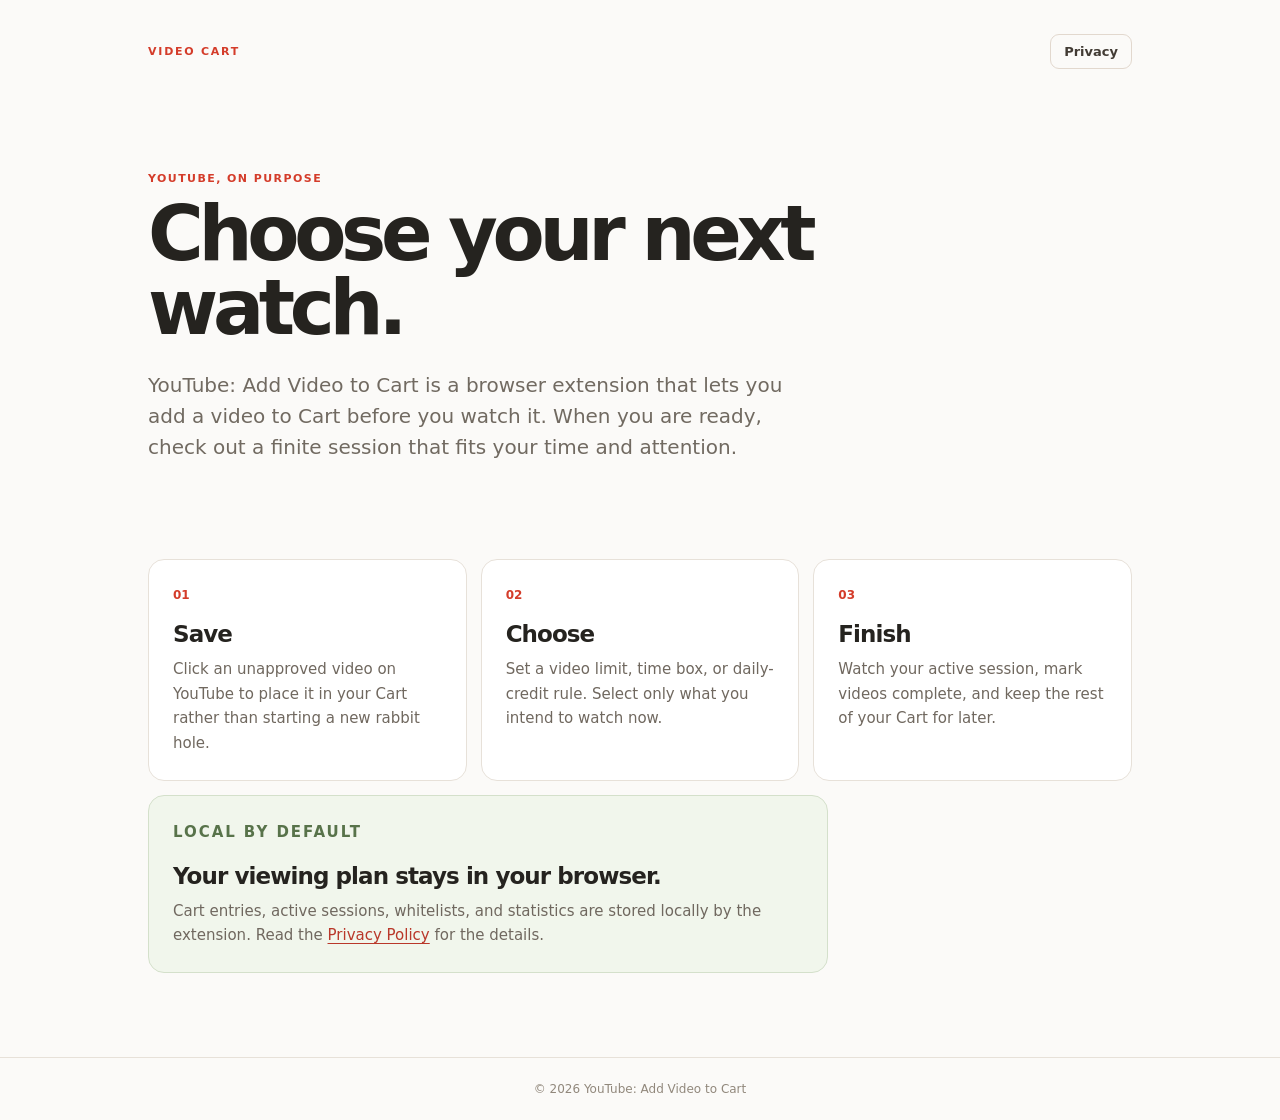
==== youtube-add-to-cart/index.html @ 94270049 "Add YouTube Add to Cart page" ====
<!doctype html>
<html lang="en">
<head>
  <meta charset="utf-8">
  <meta name="viewport" content="width=device-width, initial-scale=1">
  <meta name="description" content="YouTube: Add Video to Cart helps you choose what to watch before YouTube chooses for you.">
  <title>YouTube: Add Video to Cart</title>
  <link rel="stylesheet" href="../style.css">
</head>
<body>
  <main>
    <nav><span class="brand">VIDEO CART</span><a href="privacy.html">Privacy</a></nav>
    <section class="hero">
      <p class="kicker">YOUTUBE, ON PURPOSE</p>
      <h1>Choose your next watch.</h1>
      <p class="lede">YouTube: Add Video to Cart is a browser extension that lets you add a video to Cart before you watch it. When you are ready, check out a finite session that fits your time and attention.</p>
    </section>
    <section class="steps" aria-label="How it works">
      <article><span>01</span><h2>Save</h2><p>Click an unapproved video on YouTube to place it in your Cart rather than starting a new rabbit hole.</p></article>
      <article><span>02</span><h2>Choose</h2><p>Set a video limit, time box, or daily-credit rule. Select only what you intend to watch now.</p></article>
      <article><span>03</span><h2>Finish</h2><p>Watch your active session, mark videos complete, and keep the rest of your Cart for later.</p></article>
    </section>
    <section class="principles">
      <p class="kicker">LOCAL BY DEFAULT</p>
      <h2>Your viewing plan stays in your browser.</h2>
      <p>Cart entries, active sessions, whitelists, and statistics are stored locally by the extension. Read the <a href="privacy.html">Privacy Policy</a> for the details.</p>
    </section>
  </main>
  <footer>© 2026 YouTube: Add Video to Cart</footer>
</body>
</html>
---- style.css ----
:root{color:#25231f;background:#fbfaf8;font-family:ui-sans-serif,system-ui,-apple-system,BlinkMacSystemFont,"Segoe UI",sans-serif}*{box-sizing:border-box}body{margin:0}main{max-width:1040px;margin:auto;padding:30px 28px 84px}nav{display:flex;justify-content:space-between;align-items:center;padding:4px 0 48px}.brand,.kicker{color:#d43c2a;font-size:11px;font-weight:800;letter-spacing:.13em}.brand{letter-spacing:.16em}a{color:#b9382a;text-underline-offset:3px}nav a{border:1px solid #e2d8ce;border-radius:9px;color:#423b34;padding:9px 13px;text-decoration:none;font-size:13px;font-weight:650}nav a:hover{background:#f2ede6}.hero{max-width:720px;padding:44px 0 76px}.hero h1,.policy h1{font-size:clamp(42px,7vw,76px);letter-spacing:-.07em;line-height:.98;margin:12px 0 24px}.lede{color:#716a61;font-size:20px;line-height:1.55;max-width:640px}.steps{display:grid;grid-template-columns:repeat(3,1fr);gap:14px}.steps article,.principles{border:1px solid #e7e1d9;border-radius:16px;background:#fff;padding:24px}.steps span{color:#d43c2a;font-size:12px;font-weight:800}.steps h2,.principles h2{font-size:23px;letter-spacing:-.04em;margin:18px 0 10px}.steps p,.principles p,.policy p{color:#70685f;font-size:15px;line-height:1.65;margin:0}.principles{background:#f1f6ec;border-color:#d4e0cb;margin-top:14px;max-width:680px}.principles .kicker{color:#58734a}.policy{max-width:720px}.policy h1{font-size:48px}.policy .updated{font-size:13px;margin:-8px 0 38px}.policy h2{font-size:20px;letter-spacing:-.03em;margin:34px 0 8px}footer{border-top:1px solid #e7e1d9;color:#91887c;font-size:12px;padding:24px 28px;text-align:center}@media(max-width:680px){main{padding:22px 18px 58px}nav{padding-bottom:32px}.hero{padding:28px 0 48px}.steps{grid-template-columns:1fr}.hero h1{font-size:48px}.lede{font-size:18px}.policy h1{font-size:40px}}
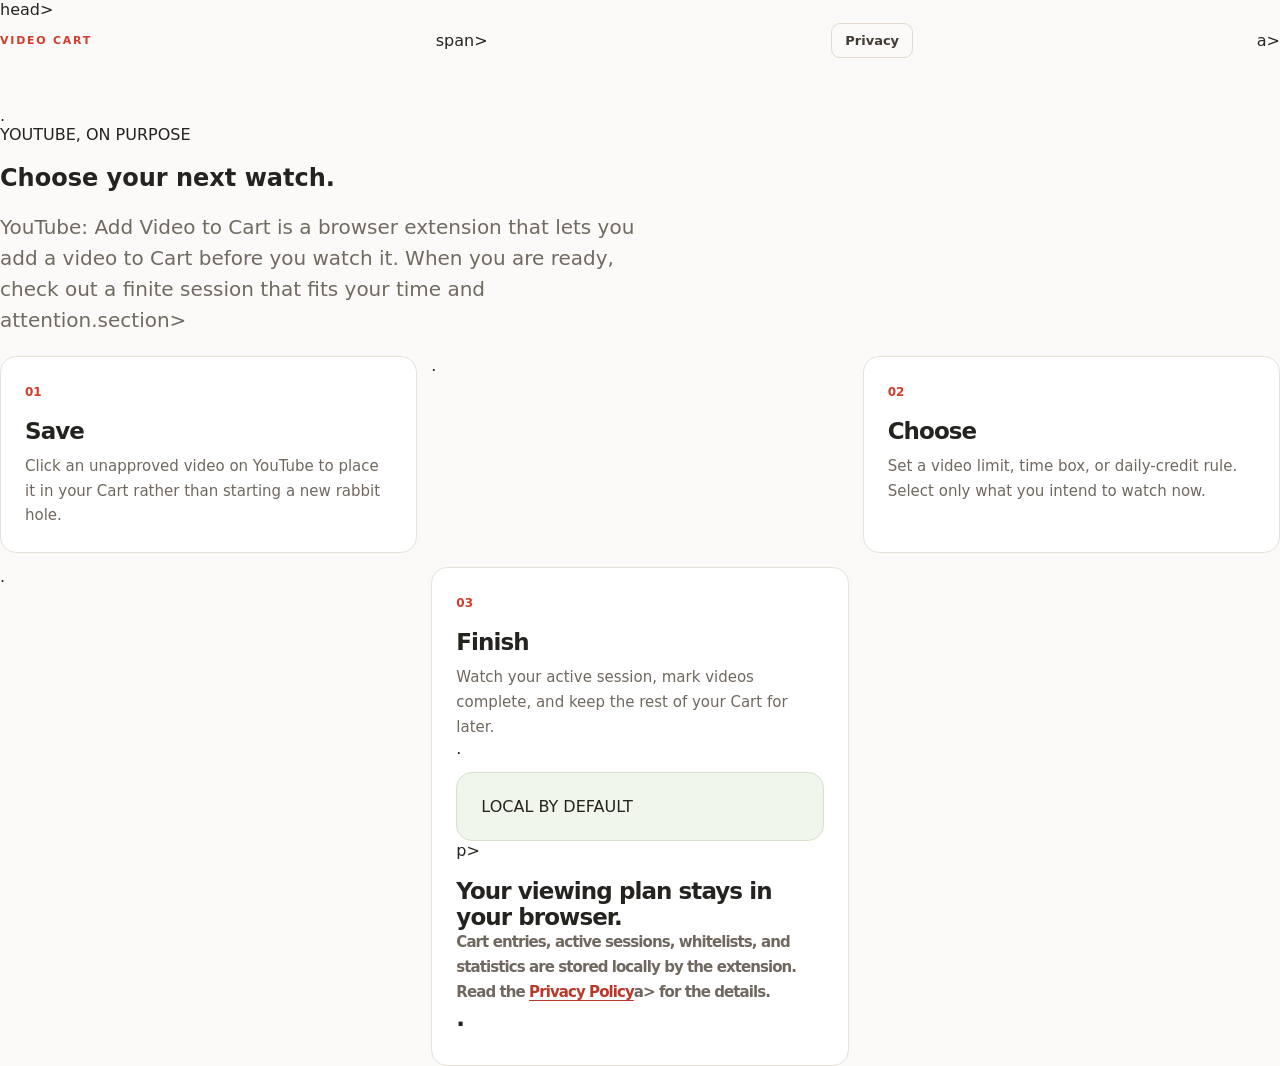
==== commit 9ba2e24a: "Fix HTML structure and tag formatting in index.html Corrected HTML structure and fixed various tags " ====
--- a/youtube-add-to-cart/index.html
+++ b/youtube-add-to-cart/index.html
@@ -1,31 +1,28 @@
 <!doctype html>
 <html lang="en">
-<head>
-  <meta charset="utf-8">
-  <meta name="viewport" content="width=device-width, initial-scale=1">
-  <meta name="description" content="YouTube: Add Video to Cart helps you choose what to watch before YouTube chooses for you.">
-  <title>YouTube: Add Video to Cart</title>
-  <link rel="stylesheet" href="../style.css">
-</head>
-<body>
-  <main>
-    <nav><span class="brand">VIDEO CART</span><a href="privacy.html">Privacy</a></nav>
-    <section class="hero">
-      <p class="kicker">YOUTUBE, ON PURPOSE</p>
-      <h1>Choose your next watch.</h1>
-      <p class="lede">YouTube: Add Video to Cart is a browser extension that lets you add a video to Cart before you watch it. When you are ready, check out a finite session that fits your time and attention.</p>
-    </section>
-    <section class="steps" aria-label="How it works">
-      <article><span>01</span><h2>Save</h2><p>Click an unapproved video on YouTube to place it in your Cart rather than starting a new rabbit hole.</p></article>
-      <article><span>02</span><h2>Choose</h2><p>Set a video limit, time box, or daily-credit rule. Select only what you intend to watch now.</p></article>
-      <article><span>03</span><h2>Finish</h2><p>Watch your active session, mark videos complete, and keep the rest of your Cart for later.</p></article>
-    </section>
-    <section class="principles">
-      <p class="kicker">LOCAL BY DEFAULT</p>
-      <h2>Your viewing plan stays in your browser.</h2>
-      <p>Cart entries, active sessions, whitelists, and statistics are stored locally by the extension. Read the <a href="privacy.html">Privacy Policy</a> for the details.</p>
-    </section>
-  </main>
-  <footer>© 2026 YouTube: Add Video to Cart</footer>
-</body>
-</html>
+  <he. d>
+     <meta charset="utf-8. >
+     <meta name="viewport" content="width=device-width, initial-scale=1. >
+     <meta name="description" content="YouTube: Add Video to Cart helps you choose what to watch before YouTube chooses for you.">
+      <title>YouTube: Add Video to Cart</title>
+    <link rel="stylesheet" href="../style.css">
+  </he.>head>
+<body class="extension-home">
+  <ma. n>
+       <nav><span class="brand">VIDEO CART</span>span><a href="privacy.html">Privacy</a>a></nav>.      <section class="hero. >
+            <p class="kicker">YOUTUBE, ON PURPOSE</. >
+            <h1>Choose your next watch.</h1>
+                                                                                                               <p class="lede">YouTube: Add Video to Cart is a browser extension that lets you add a video to Cart before you watch it. When you are ready, check out a finite session that fits your time and attention.</p.   
+                                                                                                                                                                                                                                                                                                                           </section>section>
+      <section class="steps" aria-label="How it works">
+            <article><span>01</span><h2>Save</h2><p>Click an unapproved video on YouTube to place it in your Cart rather than starting a new rabbit hole.</p></article>.            <article><span>02</span><h2>Choose</h2><p>Set a video limit, time box, or daily-credit rule. Select only what you intend to watch now.</p></article>.            <article><span>03</span><h2>Finish</h2><p>Watch your active session, mark videos complete, and keep the rest of your Cart for later.</p></ar. icle. 
+      </section>.      <section class="principles".    
+        <p class="kicker">LOCAL BY DEFAULT</section>p>
+        <h2>Your viewing plan stays in your browser.</h.  >
+      <p>Cart entries, active sessions, whitelists, and statistics are stored locally by the extension. Read the <a href="privacy.html">Privacy Policy</a>a> for the details.</p>.            </s. ction>
+        </main>
+        </body>
+        </html>
+        </p></p></h2></span></article></nav>
+  </main></title>
+  </head>
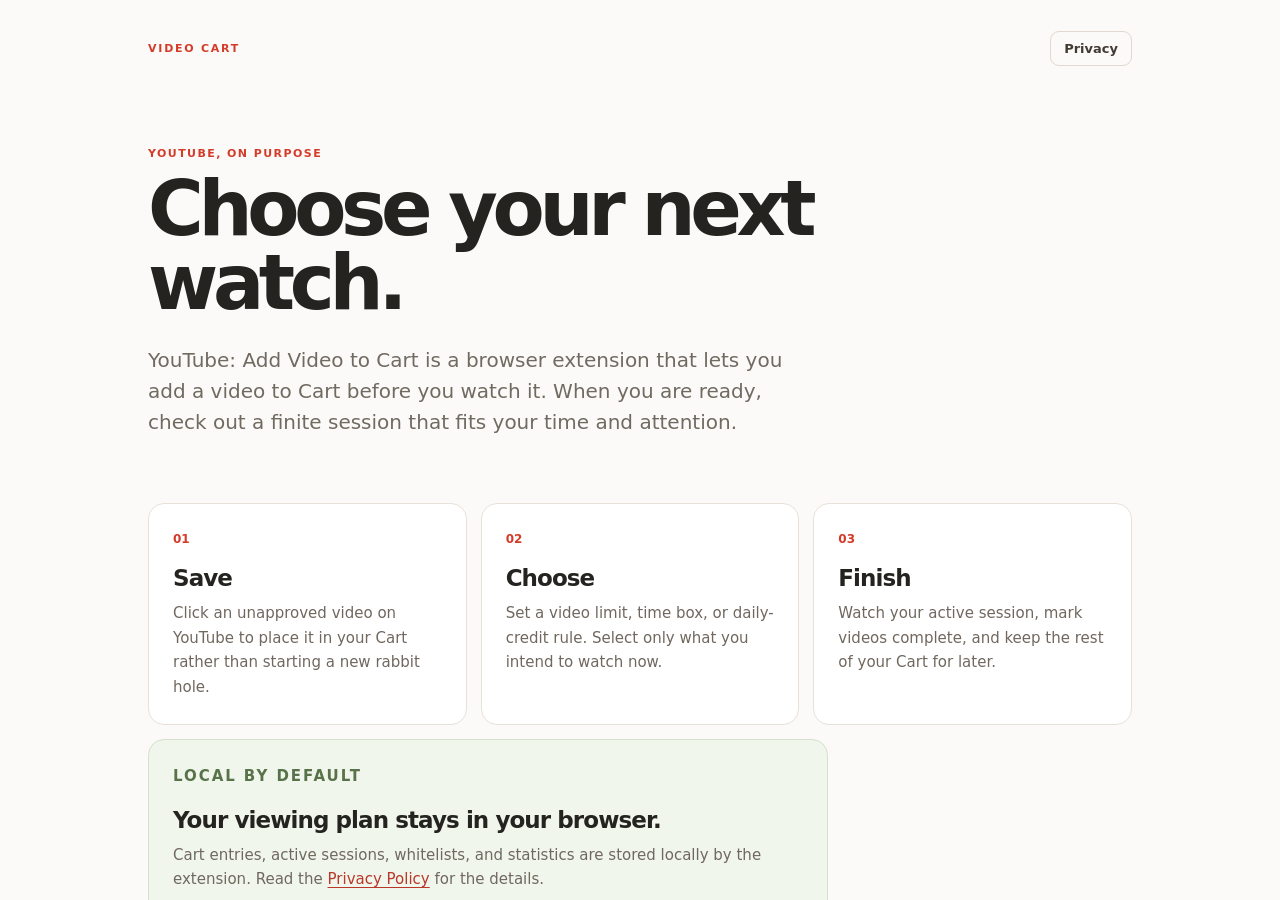
==== commit 8adf0aba: "Fix HTML structure and enhance styling Refactor HTML structure and improve styling for better layout" ====
--- a/youtube-add-to-cart/index.html
+++ b/youtube-add-to-cart/index.html
@@ -1,28 +1,51 @@
 <!doctype html>
 <html lang="en">
-  <he. d>
-     <meta charset="utf-8. >
-     <meta name="viewport" content="width=device-width, initial-scale=1. >
-     <meta name="description" content="YouTube: Add Video to Cart helps you choose what to watch before YouTube chooses for you.">
-      <title>YouTube: Add Video to Cart</title>
-    <link rel="stylesheet" href="../style.css">
-  </he.>head>
+<head>
+  <meta charset="utf-8">
+  <meta name="viewport" content="width=device-width, initial-scale=1">
+  <meta name="description" content="YouTube: Add Video to Cart helps you choose what to watch before YouTube chooses for you.">
+  <title>YouTube: Add Video to Cart</title>
+  <link rel="stylesheet" href="../style.css">
+  <style>
+    body.extension-home { height: 100svh; overflow: hidden; }
+    .extension-home main { height: 100%; overflow: hidden; padding: clamp(16px, 3vh, 30px) 28px; }
+    .extension-home nav { padding-bottom: clamp(20px, 4vh, 40px); }
+    .extension-home .hero { padding: clamp(16px, 4vh, 34px) 0 clamp(22px, 5vh, 52px); }
+    .extension-home .principles { margin-top: 14px; }
+    @media (max-width: 680px) {
+      .extension-home main { padding: 16px 18px; }
+      .extension-home nav { padding-bottom: 18px; }
+      .extension-home .hero { padding: 14px 0 20px; }
+      .extension-home .hero h1 { font-size: clamp(34px, 11vw, 46px); margin: 8px 0 12px; }
+      .extension-home .lede { font-size: 15px; line-height: 1.4; }
+      .extension-home .steps { grid-template-columns: repeat(3, 1fr); gap: 8px; }
+      .extension-home .steps article { padding: 12px; }
+      .extension-home .steps h2 { font-size: 16px; margin: 10px 0 0; }
+      .extension-home .steps p { display: none; }
+      .extension-home .principles { padding: 16px; margin-top: 10px; }
+      .extension-home .principles h2 { font-size: 19px; margin: 10px 0 6px; }
+      .extension-home .principles p { font-size: 13px; line-height: 1.45; }
+    }
+  </style>
+</head>
 <body class="extension-home">
-  <ma. n>
-       <nav><span class="brand">VIDEO CART</span>span><a href="privacy.html">Privacy</a>a></nav>.      <section class="hero. >
-            <p class="kicker">YOUTUBE, ON PURPOSE</. >
-            <h1>Choose your next watch.</h1>
-                                                                                                               <p class="lede">YouTube: Add Video to Cart is a browser extension that lets you add a video to Cart before you watch it. When you are ready, check out a finite session that fits your time and attention.</p.   
-                                                                                                                                                                                                                                                                                                                           </section>section>
-      <section class="steps" aria-label="How it works">
-            <article><span>01</span><h2>Save</h2><p>Click an unapproved video on YouTube to place it in your Cart rather than starting a new rabbit hole.</p></article>.            <article><span>02</span><h2>Choose</h2><p>Set a video limit, time box, or daily-credit rule. Select only what you intend to watch now.</p></article>.            <article><span>03</span><h2>Finish</h2><p>Watch your active session, mark videos complete, and keep the rest of your Cart for later.</p></ar. icle. 
-      </section>.      <section class="principles".    
-        <p class="kicker">LOCAL BY DEFAULT</section>p>
-        <h2>Your viewing plan stays in your browser.</h.  >
-      <p>Cart entries, active sessions, whitelists, and statistics are stored locally by the extension. Read the <a href="privacy.html">Privacy Policy</a>a> for the details.</p>.            </s. ction>
-        </main>
-        </body>
-        </html>
-        </p></p></h2></span></article></nav>
-  </main></title>
-  </head>
+  <main>
+    <nav><span class="brand">VIDEO CART</span><a href="privacy.html">Privacy</a></nav>
+    <section class="hero">
+      <p class="kicker">YOUTUBE, ON PURPOSE</p>
+      <h1>Choose your next watch.</h1>
+      <p class="lede">YouTube: Add Video to Cart is a browser extension that lets you add a video to Cart before you watch it. When you are ready, check out a finite session that fits your time and attention.</p>
+    </section>
+    <section class="steps" aria-label="How it works">
+      <article><span>01</span><h2>Save</h2><p>Click an unapproved video on YouTube to place it in your Cart rather than starting a new rabbit hole.</p></article>
+      <article><span>02</span><h2>Choose</h2><p>Set a video limit, time box, or daily-credit rule. Select only what you intend to watch now.</p></article>
+      <article><span>03</span><h2>Finish</h2><p>Watch your active session, mark videos complete, and keep the rest of your Cart for later.</p></article>
+    </section>
+    <section class="principles">
+      <p class="kicker">LOCAL BY DEFAULT</p>
+      <h2>Your viewing plan stays in your browser.</h2>
+      <p>Cart entries, active sessions, whitelists, and statistics are stored locally by the extension. Read the <a href="privacy.html">Privacy Policy</a> for the details.</p>
+    </section>
+  </main>
+</body>
+</html>
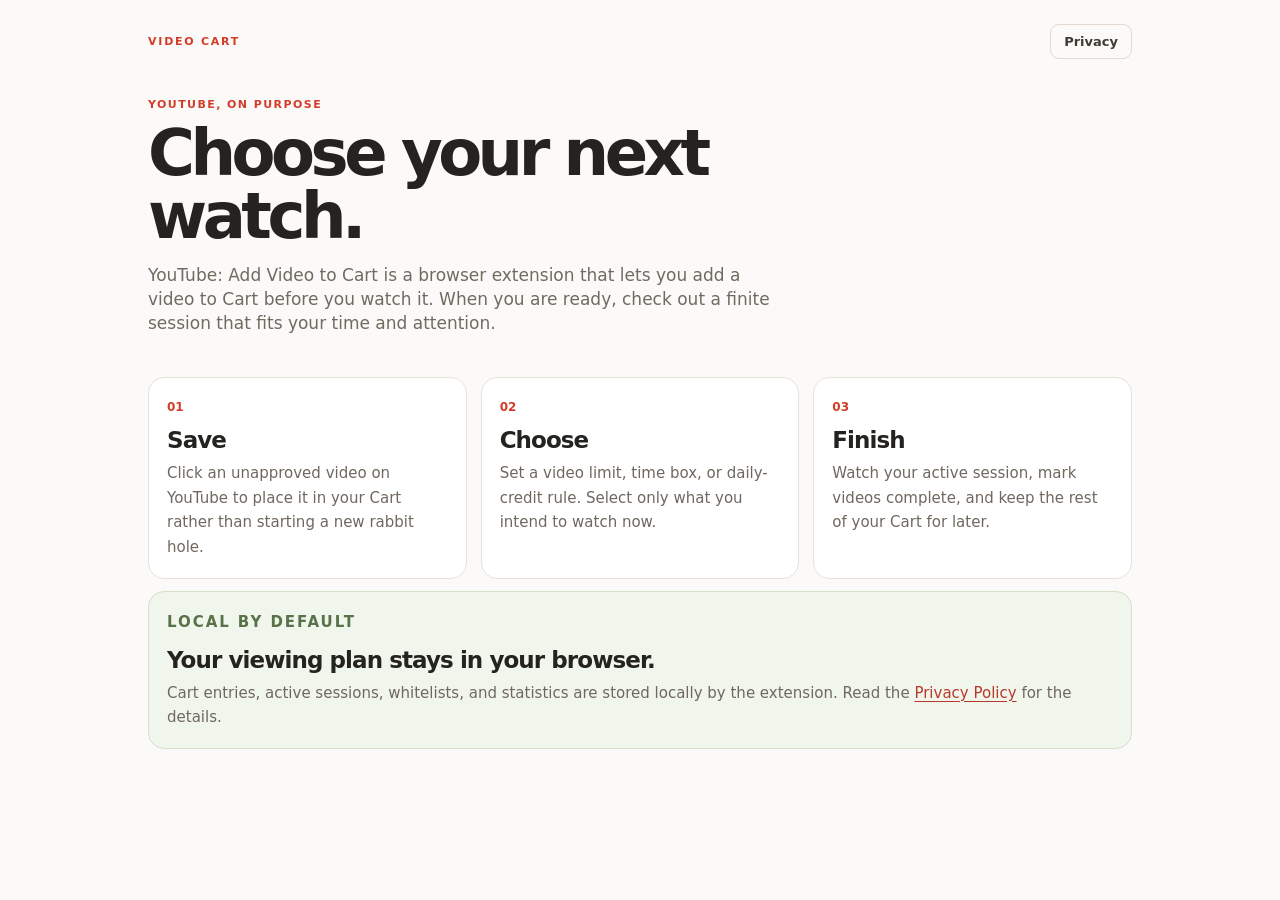
==== commit fc959d10: "Refactor CSS styles in index.html Updated styles for layout and typography in the extension home pag" ====
--- a/youtube-add-to-cart/index.html
+++ b/youtube-add-to-cart/index.html
@@ -8,10 +8,16 @@
   <link rel="stylesheet" href="../style.css">
   <style>
     body.extension-home { height: 100svh; overflow: hidden; }
-    .extension-home main { height: 100%; overflow: hidden; padding: clamp(16px, 3vh, 30px) 28px; }
-    .extension-home nav { padding-bottom: clamp(20px, 4vh, 40px); }
-    .extension-home .hero { padding: clamp(16px, 4vh, 34px) 0 clamp(22px, 5vh, 52px); }
-    .extension-home .principles { margin-top: 14px; }
+    .extension-home main { height: 100%; overflow: hidden; padding: 20px 28px; }
+    .extension-home nav { padding-bottom: 16px; }
+    .extension-home .hero { padding: 12px 0 24px; }
+    .extension-home .hero h1 { font-size: clamp(48px, 5.2vw, 64px); margin: 8px 0 14px; }
+    .extension-home .lede { font-size: 17px; line-height: 1.4; }
+    .extension-home .steps article,
+    .extension-home .principles { padding: 18px; }
+    .extension-home .steps h2,
+    .extension-home .principles h2 { margin: 12px 0 8px; }
+    .extension-home .principles { max-width: 100%; margin-top: 12px; }
     @media (max-width: 680px) {
       .extension-home main { padding: 16px 18px; }
       .extension-home nav { padding-bottom: 18px; }
